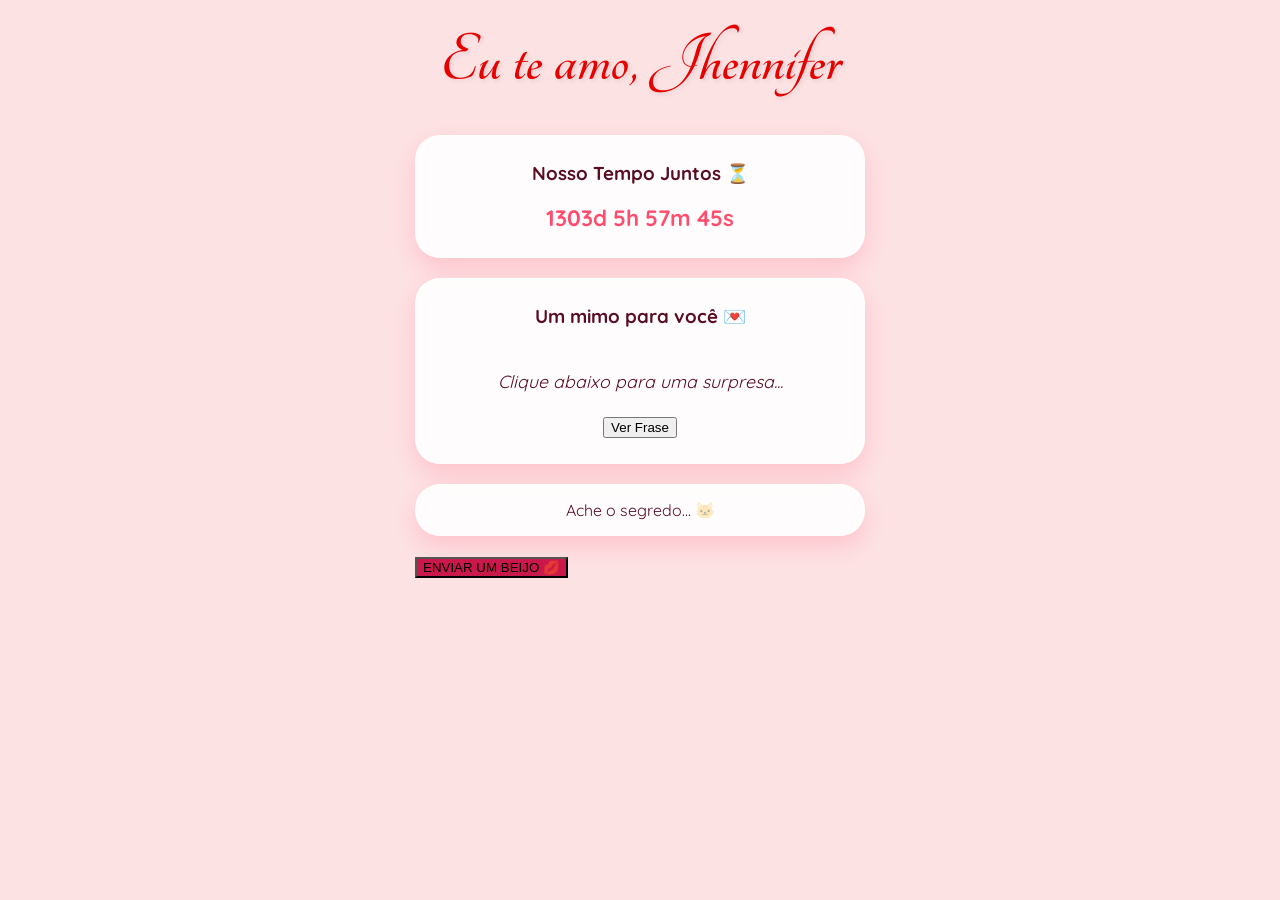
==== index.html @ e0d0bef2 "Update index.html" ====
<!DOCTYPE html>
<html lang="pt-br">
<head>
    <meta charset="UTF-8">
    <meta name="viewport" content="width=device-width, initial-scale=1.0">
    <title>Para Jhennifer ❤️</title>
    <link href="https://fonts.googleapis.com/css2?family=Tangerine:wght@700&family=Quicksand:wght@400;600&display=swap" rel="stylesheet">
    
    <style>
        :root {
            --primary-pink: #ff4d6d;
            --love-red: #e60000;
            --bg-rosa-bebe: #fde2e4;
            --glass: rgba(255, 255, 255, 0.9);
        }

        body {
            background-color: var(--bg-rosa-bebe);
            background-image: radial-gradient(#ffb3c1 0.5px, transparent 0.5px);
            background-size: 20px 20px;
            font-family: 'Quicksand', sans-serif;
            margin: 0;
            display: flex;
            flex-direction: column;
            align-items: center;
            color: #590d22;
            padding: 20px 0 60px 0;
            overflow-x: hidden;
        }

        .container { width: 92%; max-width: 450px; }

        .header-love {
            font-family: 'Tangerine', cursive;
            font-size: 4.5rem;
            color: var(--love-red);
            text-align: center;
            margin: 10px 0 20px 0;
            font-weight: bold;
            text-shadow: 2px 2px 4px rgba(0,0,0,0.1);
            line-height: 0.9;
        }

        .card {
            background: var(--glass);
            backdrop-filter: blur(10px);
            -webkit-backdrop-filter: blur(10px);
            border-radius: 25px;
            padding: 25px;
            box-shadow: 0 10px 25px rgba(255, 77, 109, 0.2);
            border: 1px solid rgba(255,255,255,0.5);
            margin-bottom: 20px;
            text-align: center;
        }

       
        }

        .btn {
            background: var(--primary-pink);
            color: white;
            border: none;
            padding: 14px 20px;
            border-radius: 50px;
            font-weight: bold;
            width: 100%;
            margin: 8px 0;
            font-size: 1rem;
            cursor: pointer;
            transition: 0.3s;
            box-shadow: 0 4px 15px rgba(255, 77, 109, 0.3);
        }

        #timer { font-weight: bold; font-size: 1.4rem; color: var(--primary-pink); }
        
        #msg-box { 
            min-height: 70px; 
            font-style: italic; 
            display: flex; 
            align-items: center; 
            justify-content: center;
            font-size: 1.1rem;
        }

        .particle {
            position: fixed; top: -10%; user-select: none; pointer-events: none;
            z-index: 9999; animation: fall linear forwards;
        }

        @keyframes fall { to { transform: translateY(110vh) rotate(360deg); } }

        .gatinho-escondido { opacity: 0.3; cursor: pointer; transition: 0.3s; }
        .gatinho-escondido:hover { opacity: 1; }
    </style>
</head>
<body>

<div class="container">
    
    <h1 class="header-love">Eu te amo, Jhennifer</h1>
    
<iframe width="0" height="0" src="https://www.youtube.com/embed/jvLKWg0lD6c?autoplay=1&mute=0" frameborder="0" allow="autoplay"></iframe>
    
    <div class="card">
        <h3 style="margin-top:0">Nosso Tempo Juntos ⏳</h3>
        <div id="timer">Calculando...</div>
    </div>

    <div class="card">
        <h3 style="margin-top:0">Um mimo para você 💌</h3>
        <div id="msg-box">Clique abaixo para uma surpresa...</div>
        <button class="btn" onclick="sortearMensagem()">Ver Frase</button>
    </div>

    <div class="card" style="padding: 15px;">
        <p style="margin: 0;">Ache o segredo... <span class="gatinho-escondido" onclick="acharGatinho()">🐱</span></p>
    </div>

    <button class="btn" style="background:#c9184a" onclick="chuva('❤️')">ENVIAR UM BEIJO 💋</button>

</div>

<script>
    const dataInicio = new Date(2023, 4, 12, 20, 0, 0); 

    function atualizarTimer() {
        const agora = new Date();
        const diff = agora - dataInicio;
        const dias = Math.floor(diff / (1000 * 60 * 60 * 24));
        const horas = Math.floor((diff / (1000 * 60 * 60)) % 24);
        const mins = Math.floor((diff / 1000 / 60) % 60);
        const secs = Math.floor((diff / 1000) % 60);
        document.getElementById("timer").innerHTML = `${dias}d ${horas}h ${mins}m ${secs}s`;
    }
    
    setInterval(atualizarTimer, 1000);
    atualizarTimer();

    const mensagens = [
        "Te amo muito minha princesa",
        "Você ilumina meus dias",
        "Quero você só pra mim",
        "Tudo em você é perfeito",
        "Obrigado por estar comigo",
        "Te amo sua safada",
        "Você é inspiradora",
        "Você me faz tão bem",
        "Amo o seu jeito de cuidar de mim",
        "Você é meu pensamento favorito, Jhenni"
    ];

    function sortearMensagem() {
        const msgBox = document.getElementById("msg-box");
        const r = Math.floor(Math.random() * mensagens.length);
        msgBox.innerText = mensagens[r];
        chuva('✨');
    }

    function chuva(emoji) {
        for(let i=0; i<30; i++) {
            const p = document.createElement("div");
            p.classList.add("particle");
            p.innerText = emoji;
            p.style.left = Math.random() * 100 + "vw";
            p.style.animationDuration = (Math.random() * 2 + 2) + "s";
            p.style.fontSize = (Math.random() * 20 + 10) + "px";
            document.body.appendChild(p);
            setTimeout(() => p.remove(), 4000);
        }
    }

    function acharGatinho() {
        alert("Miau! 🐱 Você encontrou o gatinho do amor!");
        chuva('🐱');
    }
</script>

</body>
</html>
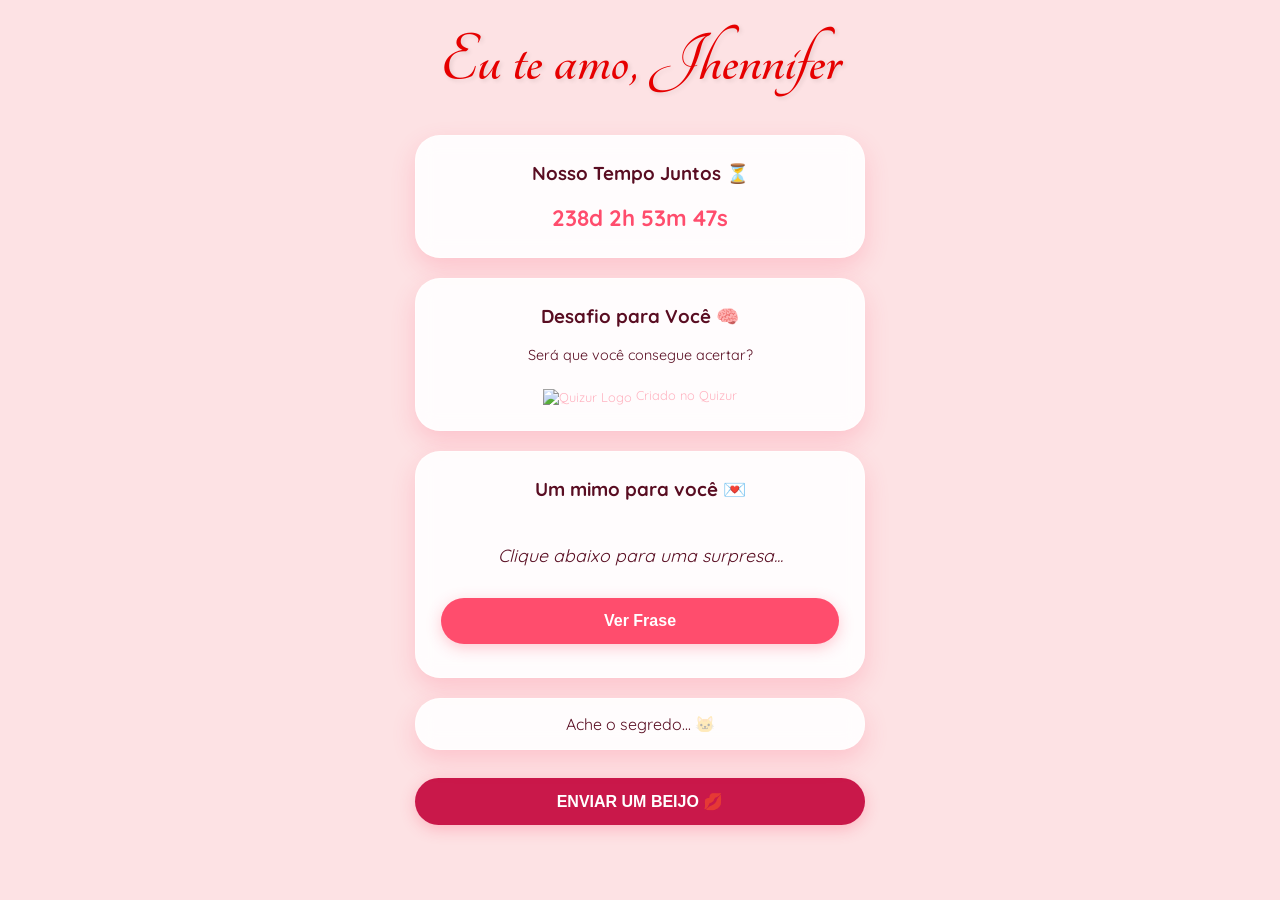
==== commit c3e7cfa2: "Update index.html" ====
--- a/index.html
+++ b/index.html
@@ -51,9 +51,6 @@
             border: 1px solid rgba(255,255,255,0.5);
             margin-bottom: 20px;
             text-align: center;
-        }
-
-       
         }
 
         .btn {
@@ -99,11 +96,28 @@
     
     <h1 class="header-love">Eu te amo, Jhennifer</h1>
     
-<iframe width="0" height="0" src="https://www.youtube.com/embed/jvLKWg0lD6c?autoplay=1&mute=0" frameborder="0" allow="autoplay"></iframe>
+    <iframe id="musica" width="0" height="0" 
+        src="https://www.youtube.com/embed/jvLKWg0lD6c?enablejsapi=1&autoplay=1&mute=0&loop=1&playlist=jvLKWg0lD6c" 
+        frameborder="0" allow="autoplay">
+    </iframe>
     
     <div class="card">
         <h3 style="margin-top:0">Nosso Tempo Juntos ⏳</h3>
         <div id="timer">Calculando...</div>
+    </div>
+
+    <div class="card">
+        <h3 style="margin-top:0">Desafio para Você 🧠</h3>
+        <p style="font-size: 0.9rem; margin-bottom: 15px;">Será que você consegue acertar?</p>
+        
+        <script>(function(q,u,i,z,r){z=q.createElement(u),r=q.getElementsByTagName(u)[0];z.async=1;z.src=i;r.parentNode.insertBefore(z,r);})(document,'script','https://pt.quizur.com/js/embedder.js');</script>
+        <ins class="quizurembed" data-id="trivia/quiz-extremamente-dificil-impossivel-1rthb"></ins>
+        
+        <div style="text-align:center; margin-top:20px">
+            <a href="https://pt.quizur.com" target="_blank" style="color:#ffb3c1; text-decoration: none; font-size: 0.8rem;">
+                <img src="https://pt.quizur.com/favicon-32x32.png" alt="Quizur Logo" style="width: 15px; vertical-align: middle;"/> Criado no Quizur
+            </a>
+        </div>
     </div>
 
     <div class="card">
@@ -116,20 +130,37 @@
         <p style="margin: 0;">Ache o segredo... <span class="gatinho-escondido" onclick="acharGatinho()">🐱</span></p>
     </div>
 
-    <button class="btn" style="background:#c9184a" onclick="chuva('❤️')">ENVIAR UM BEIJO 💋</button>
+    <button class="btn" style="background:#c9184a" onclick="chuva('❤️'); tocarMusica();">ENVIAR UM BEIJO 💋</button>
 
 </div>
 
 <script>
-    const dataInicio = new Date(2023, 4, 12, 20, 0, 0); 
+    // Função para tocar a música
+    function tocarMusica() {
+        const iframe = document.getElementById('musica');
+        if(iframe.contentWindow) {
+            iframe.contentWindow.postMessage('{"event":"command","func":"playVideo","args":""}', '*');
+        }
+    }
+    document.body.addEventListener('click', tocarMusica, { once: true });
+
+    // --- DATA ATUALIZADA: 11/04/2026 às 23:04 ---
+    const dataInicio = new Date(2026, 3, 11, 23, 4, 0); 
 
     function atualizarTimer() {
         const agora = new Date();
         const diff = agora - dataInicio;
+
+        if (diff < 0) {
+            document.getElementById("timer").innerHTML = "Aguardando o momento...";
+            return;
+        }
+
         const dias = Math.floor(diff / (1000 * 60 * 60 * 24));
         const horas = Math.floor((diff / (1000 * 60 * 60)) % 24);
         const mins = Math.floor((diff / 1000 / 60) % 60);
         const secs = Math.floor((diff / 1000) % 60);
+        
         document.getElementById("timer").innerHTML = `${dias}d ${horas}h ${mins}m ${secs}s`;
     }
     
@@ -154,6 +185,7 @@
         const r = Math.floor(Math.random() * mensagens.length);
         msgBox.innerText = mensagens[r];
         chuva('✨');
+        tocarMusica();
     }
 
     function chuva(emoji) {
@@ -172,6 +204,7 @@
     function acharGatinho() {
         alert("Miau! 🐱 Você encontrou o gatinho do amor!");
         chuva('🐱');
+        tocarMusica();
     }
 </script>
 
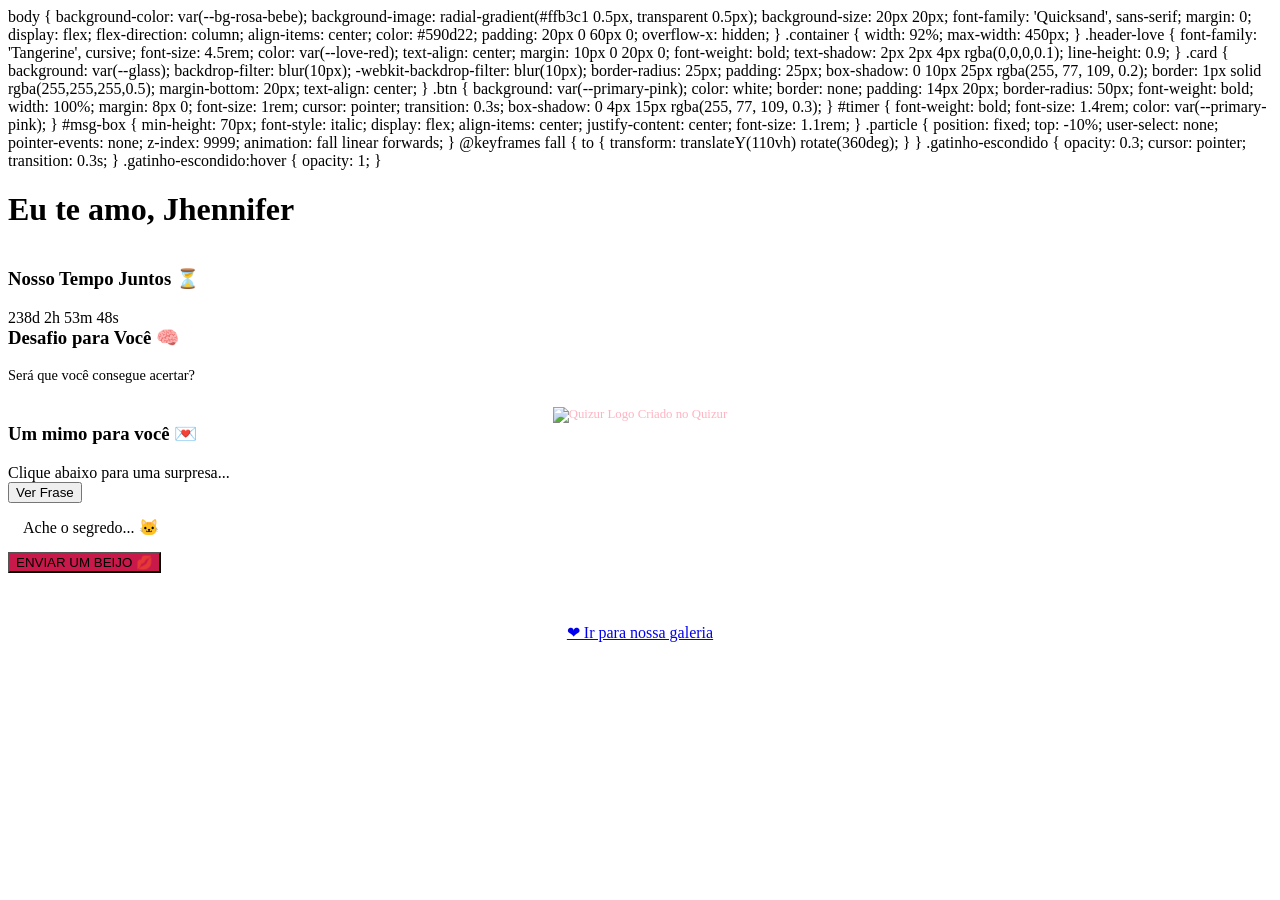
==== commit b853fae3: "Update index.html" ====
--- a/index.html
+++ b/index.html
@@ -14,6 +14,37 @@
             --glass: rgba(255, 255, 255, 0.9);
         }
 
+<style>
+    .botao-galeria {
+        display: inline-block;
+        padding: 15px 30px;
+        font-size: 1.2rem;
+        font-weight: bold;
+        text-align: center;
+        text-decoration: none;
+        color: white;
+        background: linear-gradient(45deg, #ff5252, #d32f2f); /* Degradê vermelho */
+        border-radius: 50px; /* Bordas bem arredondadas */
+        box-shadow: 0 4px 15px rgba(211, 47, 47, 0.4); /* Sombra suave vermelha */
+        transition: all 0.3s ease;
+        border: none;
+        cursor: pointer;
+        font-family: sans-serif;
+    }
+
+    /* Efeito ao passar o mouse */
+    .botao-galeria:hover {
+        transform: translateY(-3px); /* Ele sobe um pouquinho */
+        box-shadow: 0 6px 20px rgba(211, 47, 47, 0.6);
+        background: linear-gradient(45deg, #ff1744, #b71c1c);
+    }
+
+    /* Efeito ao clicar */
+    .botao-galeria:active {
+        transform: translateY(1px); /* Ele desce como se fosse um botão real */
+    }
+</style>
+        
         body {
             background-color: var(--bg-rosa-bebe);
             background-image: radial-gradient(#ffb3c1 0.5px, transparent 0.5px);
@@ -134,6 +165,13 @@
 
 </div>
 
+<div style="text-align: center; margin-top: 50px;">
+    <a href="galeria.html" class="botao-galeria">
+        ❤ Ir para nossa galeria
+    </a>
+</div>
+
+    
 <script>
     // Função para tocar a música
     function tocarMusica() {
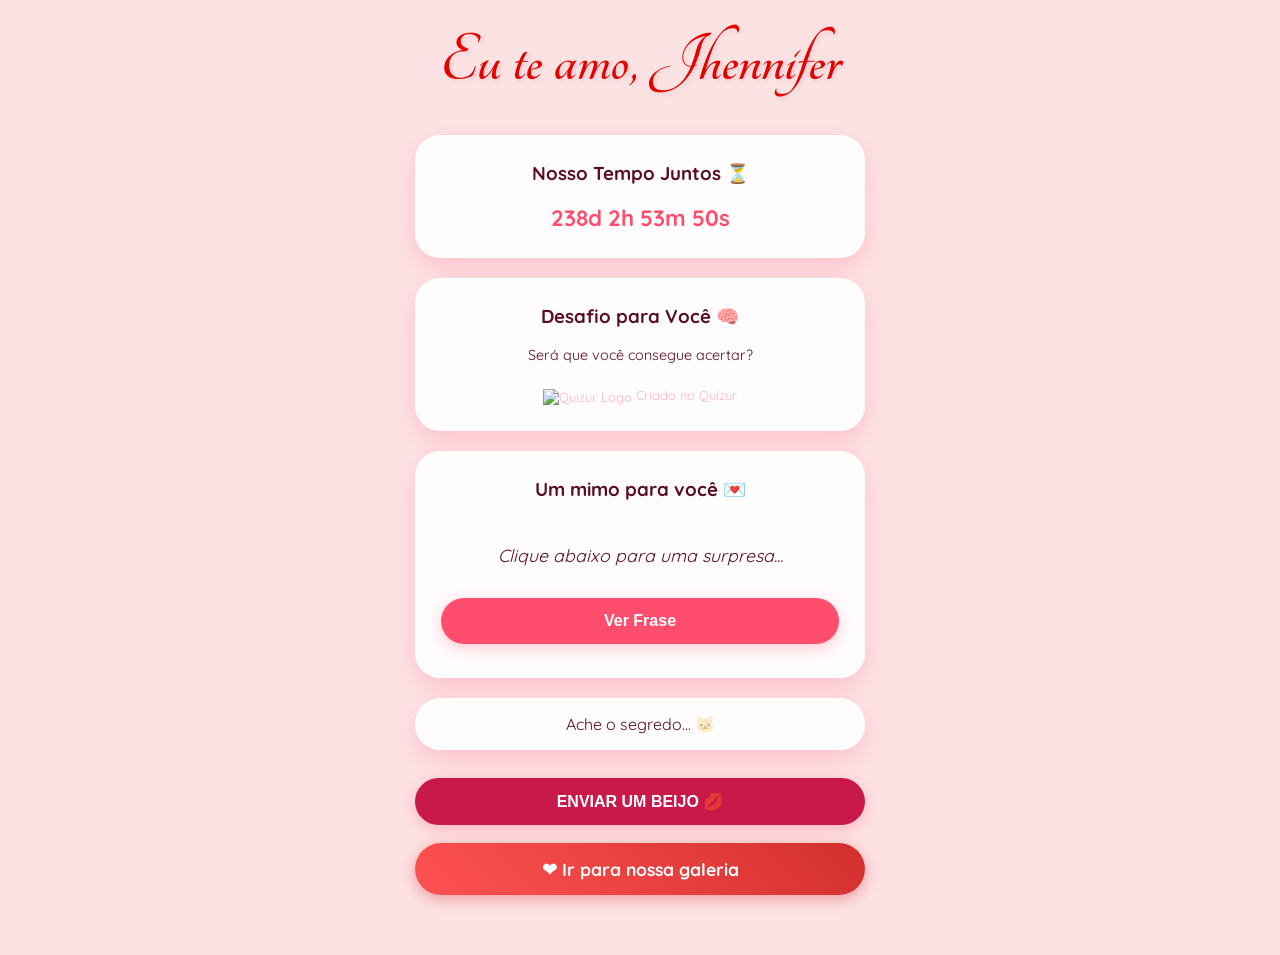
==== commit de230cf2: "Update index.html" ====
--- a/index.html
+++ b/index.html
@@ -14,37 +14,38 @@
             --glass: rgba(255, 255, 255, 0.9);
         }
 
-<style>
-    .botao-galeria {
-        display: inline-block;
-        padding: 15px 30px;
-        font-size: 1.2rem;
-        font-weight: bold;
-        text-align: center;
-        text-decoration: none;
-        color: white;
-        background: linear-gradient(45deg, #ff5252, #d32f2f); /* Degradê vermelho */
-        border-radius: 50px; /* Bordas bem arredondadas */
-        box-shadow: 0 4px 15px rgba(211, 47, 47, 0.4); /* Sombra suave vermelha */
-        transition: all 0.3s ease;
-        border: none;
-        cursor: pointer;
-        font-family: sans-serif;
-    }
-
-    /* Efeito ao passar o mouse */
-    .botao-galeria:hover {
-        transform: translateY(-3px); /* Ele sobe um pouquinho */
-        box-shadow: 0 6px 20px rgba(211, 47, 47, 0.6);
-        background: linear-gradient(45deg, #ff1744, #b71c1c);
-    }
-
-    /* Efeito ao clicar */
-    .botao-galeria:active {
-        transform: translateY(1px); /* Ele desce como se fosse um botão real */
-    }
-</style>
-        
+        /* ESTILO DO BOTÃO DA GALERIA */
+        .botao-galeria {
+            display: inline-block;
+            padding: 15px 30px;
+            font-size: 1.1rem;
+            font-weight: bold;
+            text-align: center;
+            text-decoration: none;
+            color: white;
+            background: linear-gradient(45deg, #ff5252, #d32f2f);
+            border-radius: 50px;
+            box-shadow: 0 4px 15px rgba(211, 47, 47, 0.4);
+            transition: all 0.3s ease;
+            border: none;
+            cursor: pointer;
+            font-family: 'Quicksand', sans-serif;
+            width: 100%; /* Para seguir o padrão dos outros botões */
+            box-sizing: border-box;
+            margin-top: 10px;
+        }
+
+        .botao-galeria:hover {
+            transform: translateY(-3px);
+            box-shadow: 0 6px 20px rgba(211, 47, 47, 0.6);
+            background: linear-gradient(45deg, #ff1744, #b71c1c);
+        }
+
+        .botao-galeria:active {
+            transform: translateY(1px);
+        }
+
+        /* ESTILOS DA PÁGINA */
         body {
             background-color: var(--bg-rosa-bebe);
             background-image: radial-gradient(#ffb3c1 0.5px, transparent 0.5px);
@@ -162,27 +163,24 @@
     </div>
 
     <button class="btn" style="background:#c9184a" onclick="chuva('❤️'); tocarMusica();">ENVIAR UM BEIJO 💋</button>
-
-</div>
-
-<div style="text-align: center; margin-top: 50px;">
+    
     <a href="galeria.html" class="botao-galeria">
         ❤ Ir para nossa galeria
     </a>
+
 </div>
 
-    
 <script>
     // Função para tocar a música
     function tocarMusica() {
         const iframe = document.getElementById('musica');
-        if(iframe.contentWindow) {
+        if(iframe && iframe.contentWindow) {
             iframe.contentWindow.postMessage('{"event":"command","func":"playVideo","args":""}', '*');
         }
     }
     document.body.addEventListener('click', tocarMusica, { once: true });
 
-    // --- DATA ATUALIZADA: 11/04/2026 às 23:04 ---
+    // --- DATA ATUALIZADA: 11/04/2026 ---
     const dataInicio = new Date(2026, 3, 11, 23, 4, 0); 
 
     function atualizarTimer() {
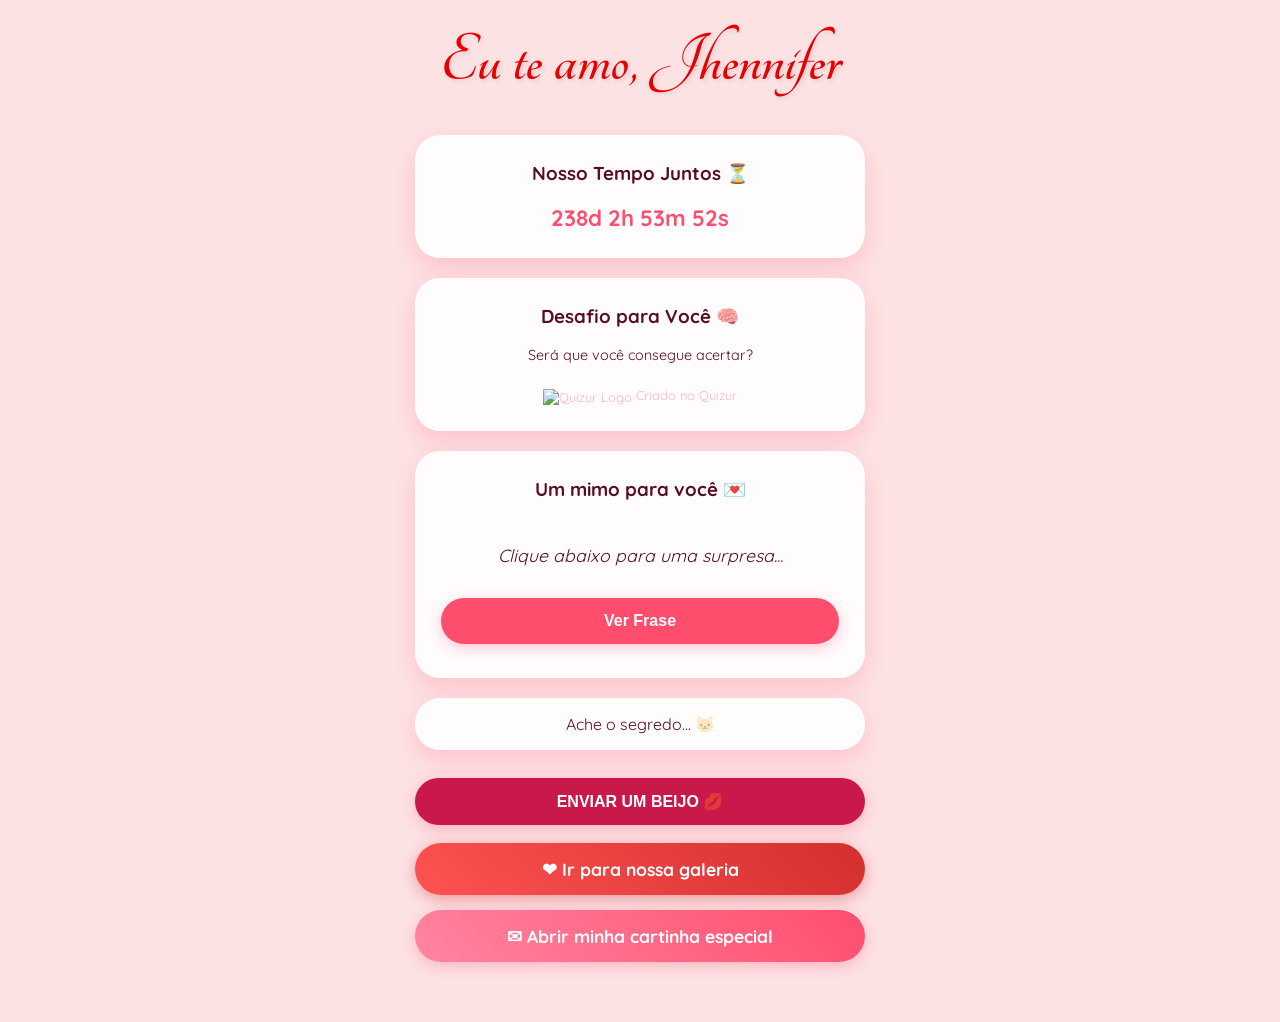
==== commit bc7dbdeb: "Update index.html" ====
--- a/index.html
+++ b/index.html
@@ -12,6 +12,7 @@
             --love-red: #e60000;
             --bg-rosa-bebe: #fde2e4;
             --glass: rgba(255, 255, 255, 0.9);
+            --rosa-botao: #ff85a1; /* Cor para o botão da carta */
         }
 
         /* ESTILO DO BOTÃO DA GALERIA */
@@ -30,7 +31,7 @@
             border: none;
             cursor: pointer;
             font-family: 'Quicksand', sans-serif;
-            width: 100%; /* Para seguir o padrão dos outros botões */
+            width: 100%;
             box-sizing: border-box;
             margin-top: 10px;
         }
@@ -41,11 +42,34 @@
             background: linear-gradient(45deg, #ff1744, #b71c1c);
         }
 
-        .botao-galeria:active {
-            transform: translateY(1px);
-        }
-
-        /* ESTILOS DA PÁGINA */
+        /* NOVO ESTILO DO BOTÃO DA CARTA */
+        .botao-carta {
+            display: inline-block;
+            padding: 15px 30px;
+            font-size: 1.1rem;
+            font-weight: bold;
+            text-align: center;
+            text-decoration: none;
+            color: white;
+            background: linear-gradient(45deg, #ff85a1, #ff4d6d);
+            border-radius: 50px;
+            box-shadow: 0 4px 15px rgba(255, 77, 109, 0.3);
+            transition: all 0.3s ease;
+            border: none;
+            cursor: pointer;
+            font-family: 'Quicksand', sans-serif;
+            width: 100%;
+            box-sizing: border-box;
+            margin-top: 15px; /* Espaço entre os botões */
+        }
+
+        .botao-carta:hover {
+            transform: translateY(-3px);
+            box-shadow: 0 6px 20px rgba(255, 77, 109, 0.5);
+            background: linear-gradient(45deg, #ff7096, #ff0a54);
+        }
+
+        /* MANTENDO SEUS ESTILOS ORIGINAIS */
         body {
             background-color: var(--bg-rosa-bebe);
             background-image: radial-gradient(#ffb3c1 0.5px, transparent 0.5px);
@@ -168,10 +192,14 @@
         ❤ Ir para nossa galeria
     </a>
 
+    <a href="carta.html" class="botao-carta">
+        ✉ Abrir minha cartinha especial
+    </a>
+
 </div>
 
 <script>
-    // Função para tocar a música
+    // Mantive todo o seu script original aqui para não quebrar nada!
     function tocarMusica() {
         const iframe = document.getElementById('musica');
         if(iframe && iframe.contentWindow) {
@@ -180,23 +208,19 @@
     }
     document.body.addEventListener('click', tocarMusica, { once: true });
 
-    // --- DATA ATUALIZADA: 11/04/2026 ---
     const dataInicio = new Date(2026, 3, 11, 23, 4, 0); 
 
     function atualizarTimer() {
         const agora = new Date();
         const diff = agora - dataInicio;
-
         if (diff < 0) {
             document.getElementById("timer").innerHTML = "Aguardando o momento...";
             return;
         }
-
         const dias = Math.floor(diff / (1000 * 60 * 60 * 24));
         const horas = Math.floor((diff / (1000 * 60 * 60)) % 24);
         const mins = Math.floor((diff / 1000 / 60) % 60);
         const secs = Math.floor((diff / 1000) % 60);
-        
         document.getElementById("timer").innerHTML = `${dias}d ${horas}h ${mins}m ${secs}s`;
     }
     
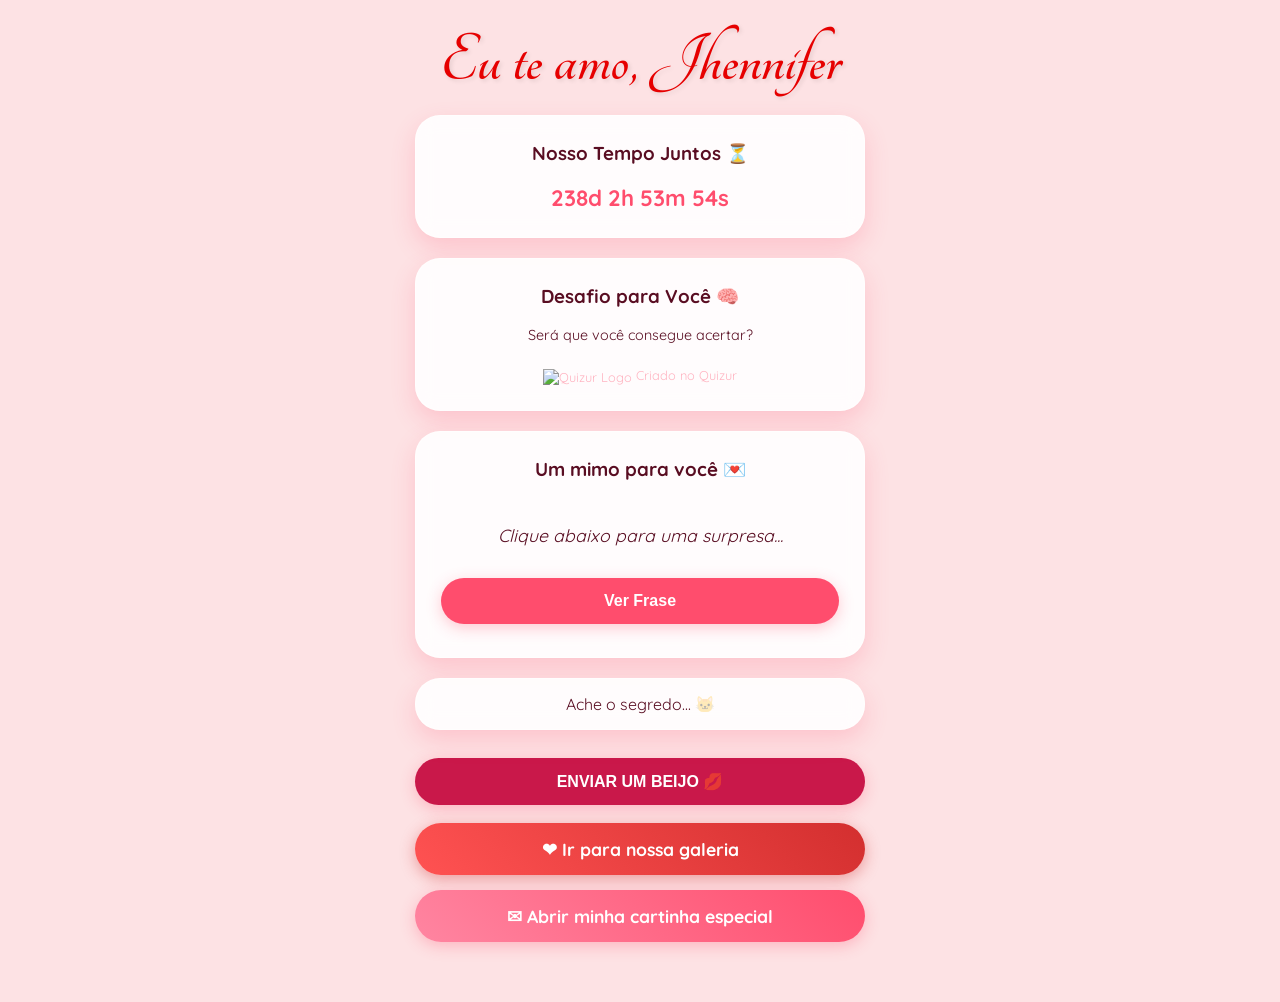
==== commit 48b47840: "Update index.html" ====
--- a/index.html
+++ b/index.html
@@ -12,7 +12,7 @@
             --love-red: #e60000;
             --bg-rosa-bebe: #fde2e4;
             --glass: rgba(255, 255, 255, 0.9);
-            --rosa-botao: #ff85a1; /* Cor para o botão da carta */
+            --rosa-botao: #ff85a1; 
         }
 
         /* ESTILO DO BOTÃO DA GALERIA */
@@ -60,7 +60,7 @@
             font-family: 'Quicksand', sans-serif;
             width: 100%;
             box-sizing: border-box;
-            margin-top: 15px; /* Espaço entre os botões */
+            margin-top: 15px; 
         }
 
         .botao-carta:hover {
@@ -69,7 +69,6 @@
             background: linear-gradient(45deg, #ff7096, #ff0a54);
         }
 
-        /* MANTENDO SEUS ESTILOS ORIGINAIS */
         body {
             background-color: var(--bg-rosa-bebe);
             background-image: radial-gradient(#ffb3c1 0.5px, transparent 0.5px);
@@ -152,10 +151,10 @@
     
     <h1 class="header-love">Eu te amo, Jhennifer</h1>
     
-    <iframe id="musica" width="0" height="0" 
-        src="https://www.youtube.com/embed/jvLKWg0lD6c?enablejsapi=1&autoplay=1&mute=0&loop=1&playlist=jvLKWg0lD6c" 
-        frameborder="0" allow="autoplay">
-    </iframe>
+    <audio id="musica" loop>
+        <source src="musica.m4a" type="audio/mp4">
+        <source src="musica.m4a" type="audio/x-m4a">
+    </audio>
     
     <div class="card">
         <h3 style="margin-top:0">Nosso Tempo Juntos ⏳</h3>
@@ -199,13 +198,15 @@
 </div>
 
 <script>
-    // Mantive todo o seu script original aqui para não quebrar nada!
+    // Função atualizada para tocar o arquivo m4a
     function tocarMusica() {
-        const iframe = document.getElementById('musica');
-        if(iframe && iframe.contentWindow) {
-            iframe.contentWindow.postMessage('{"event":"command","func":"playVideo","args":""}', '*');
-        }
-    }
+        const player = document.getElementById('musica');
+        player.play().catch(error => {
+            console.log("Autoplay bloqueado. Aguardando interação.");
+        });
+    }
+    
+    // Inicia a música no primeiro clique na tela
     document.body.addEventListener('click', tocarMusica, { once: true });
 
     const dataInicio = new Date(2026, 3, 11, 23, 4, 0); 
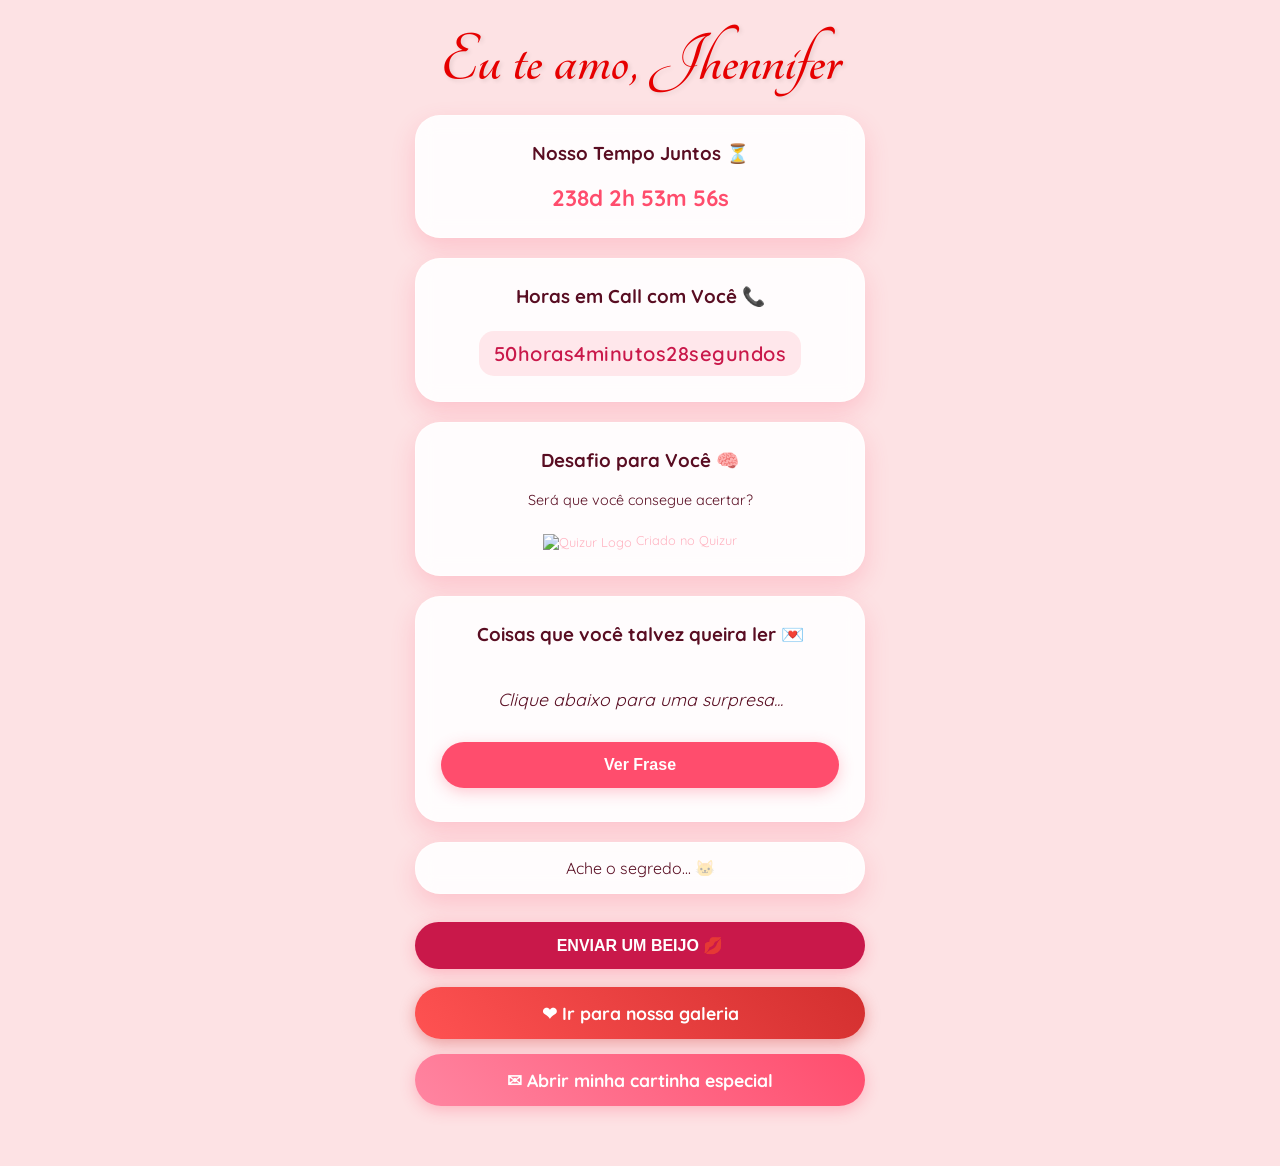
==== commit 3c156718: "Atualizar o index.html" ====
--- a/index.html
+++ b/index.html
@@ -1,273 +1,291 @@
-<!DOCTYPE html>
-<html lang="pt-br">
-<head>
-    <meta charset="UTF-8">
-    <meta name="viewport" content="width=device-width, initial-scale=1.0">
-    <title>Para Jhennifer ❤️</title>
-    <link href="https://fonts.googleapis.com/css2?family=Tangerine:wght@700&family=Quicksand:wght@400;600&display=swap" rel="stylesheet">
-    
-    <style>
-        :root {
-            --primary-pink: #ff4d6d;
-            --love-red: #e60000;
-            --bg-rosa-bebe: #fde2e4;
-            --glass: rgba(255, 255, 255, 0.9);
-            --rosa-botao: #ff85a1; 
-        }
-
-        /* ESTILO DO BOTÃO DA GALERIA */
-        .botao-galeria {
-            display: inline-block;
-            padding: 15px 30px;
-            font-size: 1.1rem;
-            font-weight: bold;
-            text-align: center;
-            text-decoration: none;
-            color: white;
-            background: linear-gradient(45deg, #ff5252, #d32f2f);
-            border-radius: 50px;
-            box-shadow: 0 4px 15px rgba(211, 47, 47, 0.4);
-            transition: all 0.3s ease;
-            border: none;
-            cursor: pointer;
-            font-family: 'Quicksand', sans-serif;
-            width: 100%;
-            box-sizing: border-box;
-            margin-top: 10px;
-        }
-
-        .botao-galeria:hover {
-            transform: translateY(-3px);
-            box-shadow: 0 6px 20px rgba(211, 47, 47, 0.6);
-            background: linear-gradient(45deg, #ff1744, #b71c1c);
-        }
-
-        /* NOVO ESTILO DO BOTÃO DA CARTA */
-        .botao-carta {
-            display: inline-block;
-            padding: 15px 30px;
-            font-size: 1.1rem;
-            font-weight: bold;
-            text-align: center;
-            text-decoration: none;
-            color: white;
-            background: linear-gradient(45deg, #ff85a1, #ff4d6d);
-            border-radius: 50px;
-            box-shadow: 0 4px 15px rgba(255, 77, 109, 0.3);
-            transition: all 0.3s ease;
-            border: none;
-            cursor: pointer;
-            font-family: 'Quicksand', sans-serif;
-            width: 100%;
-            box-sizing: border-box;
-            margin-top: 15px; 
-        }
-
-        .botao-carta:hover {
-            transform: translateY(-3px);
-            box-shadow: 0 6px 20px rgba(255, 77, 109, 0.5);
-            background: linear-gradient(45deg, #ff7096, #ff0a54);
-        }
-
-        body {
-            background-color: var(--bg-rosa-bebe);
-            background-image: radial-gradient(#ffb3c1 0.5px, transparent 0.5px);
-            background-size: 20px 20px;
-            font-family: 'Quicksand', sans-serif;
-            margin: 0;
-            display: flex;
-            flex-direction: column;
-            align-items: center;
-            color: #590d22;
-            padding: 20px 0 60px 0;
-            overflow-x: hidden;
-        }
-
-        .container { width: 92%; max-width: 450px; }
-
-        .header-love {
-            font-family: 'Tangerine', cursive;
-            font-size: 4.5rem;
-            color: var(--love-red);
-            text-align: center;
-            margin: 10px 0 20px 0;
-            font-weight: bold;
-            text-shadow: 2px 2px 4px rgba(0,0,0,0.1);
-            line-height: 0.9;
-        }
-
-        .card {
-            background: var(--glass);
-            backdrop-filter: blur(10px);
-            -webkit-backdrop-filter: blur(10px);
-            border-radius: 25px;
-            padding: 25px;
-            box-shadow: 0 10px 25px rgba(255, 77, 109, 0.2);
-            border: 1px solid rgba(255,255,255,0.5);
-            margin-bottom: 20px;
-            text-align: center;
-        }
-
-        .btn {
-            background: var(--primary-pink);
-            color: white;
-            border: none;
-            padding: 14px 20px;
-            border-radius: 50px;
-            font-weight: bold;
-            width: 100%;
-            margin: 8px 0;
-            font-size: 1rem;
-            cursor: pointer;
-            transition: 0.3s;
-            box-shadow: 0 4px 15px rgba(255, 77, 109, 0.3);
-        }
-
-        #timer { font-weight: bold; font-size: 1.4rem; color: var(--primary-pink); }
-        
-        #msg-box { 
-            min-height: 70px; 
-            font-style: italic; 
-            display: flex; 
-            align-items: center; 
-            justify-content: center;
-            font-size: 1.1rem;
-        }
-
-        .particle {
-            position: fixed; top: -10%; user-select: none; pointer-events: none;
-            z-index: 9999; animation: fall linear forwards;
-        }
-
-        @keyframes fall { to { transform: translateY(110vh) rotate(360deg); } }
-
-        .gatinho-escondido { opacity: 0.3; cursor: pointer; transition: 0.3s; }
-        .gatinho-escondido:hover { opacity: 1; }
-    </style>
-</head>
-<body>
-
-<div class="container">
-    
-    <h1 class="header-love">Eu te amo, Jhennifer</h1>
-    
-    <audio id="musica" loop>
-        <source src="musica.m4a" type="audio/mp4">
-        <source src="musica.m4a" type="audio/x-m4a">
-    </audio>
-    
-    <div class="card">
-        <h3 style="margin-top:0">Nosso Tempo Juntos ⏳</h3>
-        <div id="timer">Calculando...</div>
-    </div>
-
-    <div class="card">
-        <h3 style="margin-top:0">Desafio para Você 🧠</h3>
-        <p style="font-size: 0.9rem; margin-bottom: 15px;">Será que você consegue acertar?</p>
-        
-        <script>(function(q,u,i,z,r){z=q.createElement(u),r=q.getElementsByTagName(u)[0];z.async=1;z.src=i;r.parentNode.insertBefore(z,r);})(document,'script','https://pt.quizur.com/js/embedder.js');</script>
-        <ins class="quizurembed" data-id="trivia/quiz-extremamente-dificil-impossivel-1rthb"></ins>
-        
-        <div style="text-align:center; margin-top:20px">
-            <a href="https://pt.quizur.com" target="_blank" style="color:#ffb3c1; text-decoration: none; font-size: 0.8rem;">
-                <img src="https://pt.quizur.com/favicon-32x32.png" alt="Quizur Logo" style="width: 15px; vertical-align: middle;"/> Criado no Quizur
-            </a>
-        </div>
-    </div>
-
-    <div class="card">
-        <h3 style="margin-top:0">Um mimo para você 💌</h3>
-        <div id="msg-box">Clique abaixo para uma surpresa...</div>
-        <button class="btn" onclick="sortearMensagem()">Ver Frase</button>
-    </div>
-
-    <div class="card" style="padding: 15px;">
-        <p style="margin: 0;">Ache o segredo... <span class="gatinho-escondido" onclick="acharGatinho()">🐱</span></p>
-    </div>
-
-    <button class="btn" style="background:#c9184a" onclick="chuva('❤️'); tocarMusica();">ENVIAR UM BEIJO 💋</button>
-    
-    <a href="galeria.html" class="botao-galeria">
-        ❤ Ir para nossa galeria
-    </a>
-
-    <a href="carta.html" class="botao-carta">
-        ✉ Abrir minha cartinha especial
-    </a>
-
-</div>
-
-<script>
-    // Função atualizada para tocar o arquivo m4a
-    function tocarMusica() {
-        const player = document.getElementById('musica');
-        player.play().catch(error => {
-            console.log("Autoplay bloqueado. Aguardando interação.");
-        });
-    }
-    
-    // Inicia a música no primeiro clique na tela
-    document.body.addEventListener('click', tocarMusica, { once: true });
-
-    const dataInicio = new Date(2026, 3, 11, 23, 4, 0); 
-
-    function atualizarTimer() {
-        const agora = new Date();
-        const diff = agora - dataInicio;
-        if (diff < 0) {
-            document.getElementById("timer").innerHTML = "Aguardando o momento...";
-            return;
-        }
-        const dias = Math.floor(diff / (1000 * 60 * 60 * 24));
-        const horas = Math.floor((diff / (1000 * 60 * 60)) % 24);
-        const mins = Math.floor((diff / 1000 / 60) % 60);
-        const secs = Math.floor((diff / 1000) % 60);
-        document.getElementById("timer").innerHTML = `${dias}d ${horas}h ${mins}m ${secs}s`;
-    }
-    
-    setInterval(atualizarTimer, 1000);
-    atualizarTimer();
-
-    const mensagens = [
-        "Te amo muito minha princesa",
-        "Você ilumina meus dias",
-        "Quero você só pra mim",
-        "Tudo em você é perfeito",
-        "Obrigado por estar comigo",
-        "Te amo sua safada",
-        "Você é inspiradora",
-        "Você me faz tão bem",
-        "Amo o seu jeito de cuidar de mim",
-        "Você é meu pensamento favorito, Jhenni"
-    ];
-
-    function sortearMensagem() {
-        const msgBox = document.getElementById("msg-box");
-        const r = Math.floor(Math.random() * mensagens.length);
-        msgBox.innerText = mensagens[r];
-        chuva('✨');
-        tocarMusica();
-    }
-
-    function chuva(emoji) {
-        for(let i=0; i<30; i++) {
-            const p = document.createElement("div");
-            p.classList.add("particle");
-            p.innerText = emoji;
-            p.style.left = Math.random() * 100 + "vw";
-            p.style.animationDuration = (Math.random() * 2 + 2) + "s";
-            p.style.fontSize = (Math.random() * 20 + 10) + "px";
-            document.body.appendChild(p);
-            setTimeout(() => p.remove(), 4000);
-        }
-    }
-
-    function acharGatinho() {
-        alert("Miau! 🐱 Você encontrou o gatinho do amor!");
-        chuva('🐱');
-        tocarMusica();
-    }
-</script>
-
-</body>
-</html>
+<!DOCTYPE html>
+<html lang="pt-br">
+<head>
+    <meta charset="UTF-8">
+    <meta name="viewport" content="width=device-width, initial-scale=1.0">
+    <title>Para Jhennifer ❤️</title>
+    <link href="https://fonts.googleapis.com/css2?family=Tangerine:wght@700&family=Quicksand:wght@400;600&display=swap" rel="stylesheet">
+    
+    <style>
+        :root {
+            --primary-pink: #ff4d6d;
+            --love-red: #e60000;
+            --bg-rosa-bebe: #fde2e4;
+            --glass: rgba(255, 255, 255, 0.9);
+            --rosa-botao: #ff85a1; 
+        }
+
+        /* ESTILO DO BOTÃO DA GALERIA */
+        .botao-galeria {
+            display: inline-block;
+            padding: 15px 30px;
+            font-size: 1.1rem;
+            font-weight: bold;
+            text-align: center;
+            text-decoration: none;
+            color: white;
+            background: linear-gradient(45deg, #ff5252, #d32f2f);
+            border-radius: 50px;
+            box-shadow: 0 4px 15px rgba(211, 47, 47, 0.4);
+            transition: all 0.3s ease;
+            border: none;
+            cursor: pointer;
+            font-family: 'Quicksand', sans-serif;
+            width: 100%;
+            box-sizing: border-box;
+            margin-top: 10px;
+        }
+
+        .botao-galeria:hover {
+            transform: translateY(-3px);
+            box-shadow: 0 6px 20px rgba(211, 47, 47, 0.6);
+            background: linear-gradient(45deg, #ff1744, #b71c1c);
+        }
+
+        /* NOVO ESTILO DO BOTÃO DA CARTA */
+        .botao-carta {
+            display: inline-block;
+            padding: 15px 30px;
+            font-size: 1.1rem;
+            font-weight: bold;
+            text-align: center;
+            text-decoration: none;
+            color: white;
+            background: linear-gradient(45deg, #ff85a1, #ff4d6d);
+            border-radius: 50px;
+            box-shadow: 0 4px 15px rgba(255, 77, 109, 0.3);
+            transition: all 0.3s ease;
+            border: none;
+            cursor: pointer;
+            font-family: 'Quicksand', sans-serif;
+            width: 100%;
+            box-sizing: border-box;
+            margin-top: 15px; 
+        }
+
+        .botao-carta:hover {
+            transform: translateY(-3px);
+            box-shadow: 0 6px 20px rgba(255, 77, 109, 0.5);
+            background: linear-gradient(45deg, #ff7096, #ff0a54);
+        }
+
+        body {
+            background-color: var(--bg-rosa-bebe);
+            background-image: radial-gradient(#ffb3c1 0.5px, transparent 0.5px);
+            background-size: 20px 20px;
+            font-family: 'Quicksand', sans-serif;
+            margin: 0;
+            display: flex;
+            flex-direction: column;
+            align-items: center;
+            color: #590d22;
+            padding: 20px 0 60px 0;
+            overflow-x: hidden;
+        }
+
+        .container { width: 92%; max-width: 450px; }
+
+        .header-love {
+            font-family: 'Tangerine', cursive;
+            font-size: 4.5rem;
+            color: var(--love-red);
+            text-align: center;
+            margin: 10px 0 20px 0;
+            font-weight: bold;
+            text-shadow: 2px 2px 4px rgba(0,0,0,0.1);
+            line-height: 0.9;
+        }
+
+        .card {
+            background: var(--glass);
+            backdrop-filter: blur(10px);
+            -webkit-backdrop-filter: blur(10px);
+            border-radius: 25px;
+            padding: 25px;
+            box-shadow: 0 10px 25px rgba(255, 77, 109, 0.2);
+            border: 1px solid rgba(255,255,255,0.5);
+            margin-bottom: 20px;
+            text-align: center;
+        }
+
+        .btn {
+            background: var(--primary-pink);
+            color: white;
+            border: none;
+            padding: 14px 20px;
+            border-radius: 50px;
+            font-weight: bold;
+            width: 100%;
+            margin: 8px 0;
+            font-size: 1rem;
+            cursor: pointer;
+            transition: 0.3s;
+            box-shadow: 0 4px 15px rgba(255, 77, 109, 0.3);
+        }
+
+        #timer { font-weight: bold; font-size: 1.4rem; color: var(--primary-pink); }
+        
+        /* NOVO ESTILO DO PAINEL DE CALL */
+        .call-timer {
+            font-size: 1.25rem;
+            color: #c9184a;
+            font-weight: 600;
+            background: rgba(255, 182, 193, 0.3);
+            padding: 10px 15px;
+            border-radius: 15px;
+            display: inline-block;
+            margin-top: 5px;
+            letter-spacing: 0.5px;
+        }
+        
+        #msg-box { 
+            min-height: 70px; 
+            font-style: italic; 
+            display: flex; 
+            align-items: center; 
+            justify-content: center;
+            font-size: 1.1rem;
+        }
+
+        .particle {
+            position: fixed; top: -10%; user-select: none; pointer-events: none;
+            z-index: 9999; animation: fall linear forwards;
+        }
+
+        @keyframes fall { to { transform: translateY(110vh) rotate(360deg); } }
+
+        .gatinho-escondido { opacity: 0.3; cursor: pointer; transition: 0.3s; }
+        .gatinho-escondido:hover { opacity: 1; }
+    </style>
+</head>
+<body>
+
+<div class="container">
+    
+    <h1 class="header-love">Eu te amo, Jhennifer</h1>
+    
+    <audio id="musica" loop>
+        <source src="musica.m4a" type="audio/mp4">
+        <source src="musica.m4a" type="audio/x-m4a">
+    </audio>
+    
+    <div class="card">
+        <h3 style="margin-top:0">Nosso Tempo Juntos ⏳</h3>
+        <div id="timer">Calculando...</div>
+    </div>
+
+    <div class="card">
+        <h3 style="margin-top:0">Horas em Call com Você 📞</h3>
+        <div class="call-timer">50horas4minutos28segundos</div>
+    </div>
+
+    <div class="card">
+        <h3 style="margin-top:0">Desafio para Você 🧠</h3>
+        <p style="font-size: 0.9rem; margin-bottom: 15px;">Será que você consegue acertar?</p>
+        
+        <script>(function(q,u,i,z,r){z=q.createElement(u),r=q.getElementsByTagName(u)[0];z.async=1;z.src=i;r.parentNode.insertBefore(z,r);})(document,'script','https://pt.quizur.com/js/embedder.js');</script>
+        <ins class="quizurembed" data-id="trivia/quiz-extremamente-dificil-impossivel-1rthb"></ins>
+        
+        <div style="text-align:center; margin-top:20px">
+            <a href="https://pt.quizur.com" target="_blank" style="color:#ffb3c1; text-decoration: none; font-size: 0.8rem;">
+                <img src="https://pt.quizur.com/favicon-32x32.png" alt="Quizur Logo" style="width: 15px; vertical-align: middle;"/> Criado no Quizur
+            </a>
+        </div>
+    </div>
+
+    <div class="card">
+        <h3 style="margin-top:0">Coisas que você talvez queira ler 💌</h3>
+        <div id="msg-box">Clique abaixo para uma surpresa...</div>
+        <button class="btn" onclick="sortearMensagem()">Ver Frase</button>
+    </div>
+
+    <div class="card" style="padding: 15px;">
+        <p style="margin: 0;">Ache o segredo... <span class="gatinho-escondido" onclick="acharGatinho()">🐱</span></p>
+    </div>
+
+    <button class="btn" style="background:#c9184a" onclick="chuva('❤️'); tocarMusica();">ENVIAR UM BEIJO 💋</button>
+    
+    <a href="galeria.html" class="botao-galeria">
+        ❤ Ir para nossa galeria
+    </a>
+
+    <a href="carta.html" class="botao-carta">
+        ✉ Abrir minha cartinha especial
+    </a>
+
+</div>
+
+<script>
+    // Função atualizada para tocar o arquivo m4a
+    function tocarMusica() {
+        const player = document.getElementById('musica');
+        player.play().catch(error => {
+            console.log("Autoplay bloqueado. Aguardando interação.");
+        });
+    }
+    
+    // Inicia a música no primeiro clique na tela
+    document.body.addEventListener('click', tocarMusica, { once: true });
+
+    const dataInicio = new Date(2026, 3, 11, 23, 4, 0); 
+
+    function atualizarTimer() {
+        const agora = new Date();
+        const diff = agora - dataInicio;
+        if (diff < 0) {
+            document.getElementById("timer").innerHTML = "Aguardando o momento...";
+            return;
+        }
+        const dias = Math.floor(diff / (1000 * 60 * 60 * 24));
+        const horas = Math.floor((diff / (1000 * 60 * 60)) % 24);
+        const mins = Math.floor((diff / 1000 / 60) % 60);
+        const secs = Math.floor((diff / 1000) % 60);
+        document.getElementById("timer").innerHTML = `${dias}d ${horas}h ${mins}m ${secs}s`;
+    }
+    
+    setInterval(atualizarTimer, 1000);
+    atualizarTimer();
+
+    const mensagens = [
+        "Te amo muito minha princesa",
+        "Você ilumina meus dias",
+        "Quero você só pra mim",
+        "Tudo em você é perfeito",
+        "Obrigado por estar comigo",
+        "Te amo sua safada",
+        "Você é inspiradora",
+        "Você me faz tão bem",
+        "Amo o seu jeito de cuidar de mim",
+        "Você é meu pensamento favorito, Jhenni"
+    ];
+
+    function sortearMensagem() {
+        const msgBox = document.getElementById("msg-box");
+        const r = Math.floor(Math.random() * mensagens.length);
+        msgBox.innerText = mensagens[r];
+        chuva('✨');
+        tocarMusica();
+    }
+
+    function chuva(emoji) {
+        for(let i=0; i<30; i++) {
+            const p = document.createElement("div");
+            p.classList.add("particle");
+            p.innerText = emoji;
+            p.style.left = Math.random() * 100 + "vw";
+            p.style.animationDuration = (Math.random() * 2 + 2) + "s";
+            p.style.fontSize = (Math.random() * 20 + 10) + "px";
+            document.body.appendChild(p);
+            setTimeout(() => p.remove(), 4000);
+        }
+    }
+
+    function acharGatinho() {
+        alert("Miau! 🐱 Você encontrou o gatinho do amor!");
+        chuva('🐱');
+        tocarMusica();
+    }
+</script>
+
+</body>
+</html>
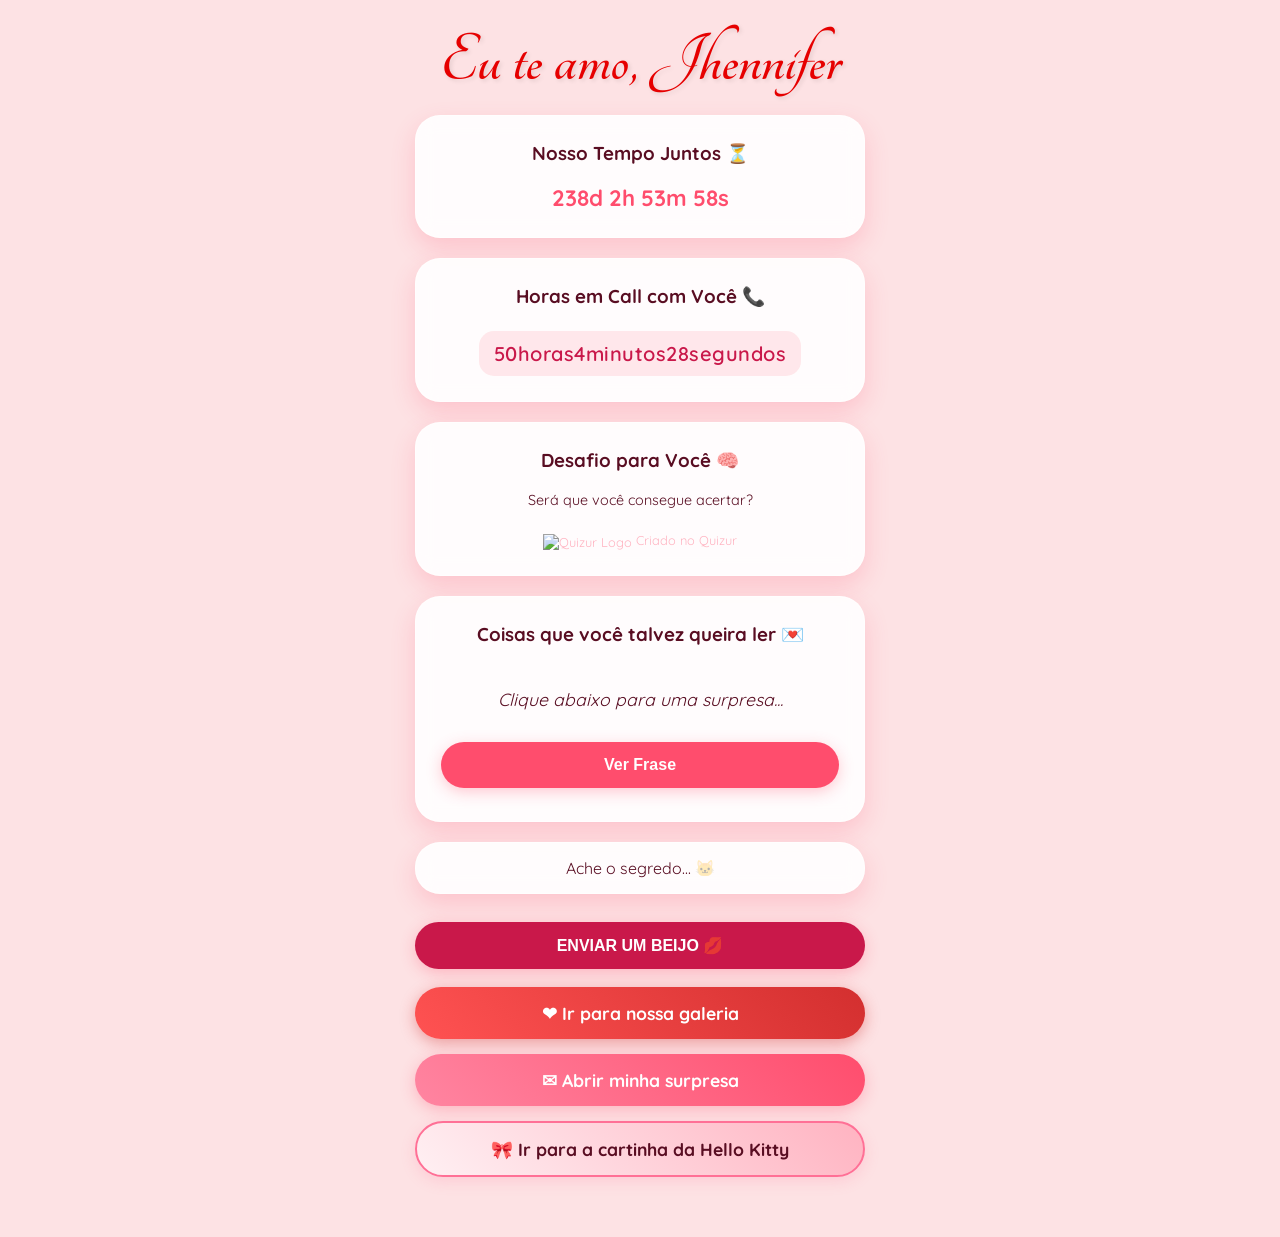
==== commit 7994fd16: "Atualizar o index.html" ====
--- a/index.html
+++ b/index.html
@@ -42,7 +42,7 @@
             background: linear-gradient(45deg, #ff1744, #b71c1c);
         }
 
-        /* NOVO ESTILO DO BOTÃO DA CARTA */
+        /* NOVO ESTILO DO BOTÃO DA SURPRESA */
         .botao-carta {
             display: inline-block;
             padding: 15px 30px;
@@ -67,6 +67,34 @@
             transform: translateY(-3px);
             box-shadow: 0 6px 20px rgba(255, 77, 109, 0.5);
             background: linear-gradient(45deg, #ff7096, #ff0a54);
+        }
+
+        /* ESTILO EXCLUSIVO DO BOTÃO HELLO KITTY */
+        .botao-hellokitty {
+            display: inline-block;
+            padding: 15px 30px;
+            font-size: 1.1rem;
+            font-weight: bold;
+            text-align: center;
+            text-decoration: none;
+            color: #590d22;
+            background: linear-gradient(45deg, #fff0f3, #ffb3c1);
+            border: 2px solid #ff7096;
+            border-radius: 50px;
+            box-shadow: 0 4px 15px rgba(255, 112, 150, 0.2);
+            transition: all 0.3s ease;
+            cursor: pointer;
+            font-family: 'Quicksand', sans-serif;
+            width: 100%;
+            box-sizing: border-box;
+            margin-top: 15px;
+        }
+
+        .botao-hellokitty:hover {
+            transform: translateY(-3px);
+            box-shadow: 0 6px 20px rgba(255, 112, 150, 0.4);
+            background: linear-gradient(45deg, #ffb3c1, #ff85a1);
+            color: white;
         }
 
         body {
@@ -210,13 +238,16 @@
     </a>
 
     <a href="carta.html" class="botao-carta">
-        ✉ Abrir minha cartinha especial
+        ✉ Abrir minha surpresa
     </a>
 
+    <a href="hellokitty.html" class="botao-hellokitty">
+        🎀 Ir para a cartinha da Hello Kitty
+    </a>
+
 </div>
 
 <script>
-    // Função atualizada para tocar o arquivo m4a
     function tocarMusica() {
         const player = document.getElementById('musica');
         player.play().catch(error => {
@@ -224,7 +255,6 @@
         });
     }
     
-    // Inicia a música no primeiro clique na tela
     document.body.addEventListener('click', tocarMusica, { once: true });
 
     const dataInicio = new Date(2026, 3, 11, 23, 4, 0); 
@@ -267,6 +297,10 @@
         tocarMusica();
     }
 
+    function lluvia(emoji) { // Mantendo compatibilidade com o sistema interno de partículas
+        chuva(emoji);
+    }
+
     function chuva(emoji) {
         for(let i=0; i<30; i++) {
             const p = document.createElement("div");
